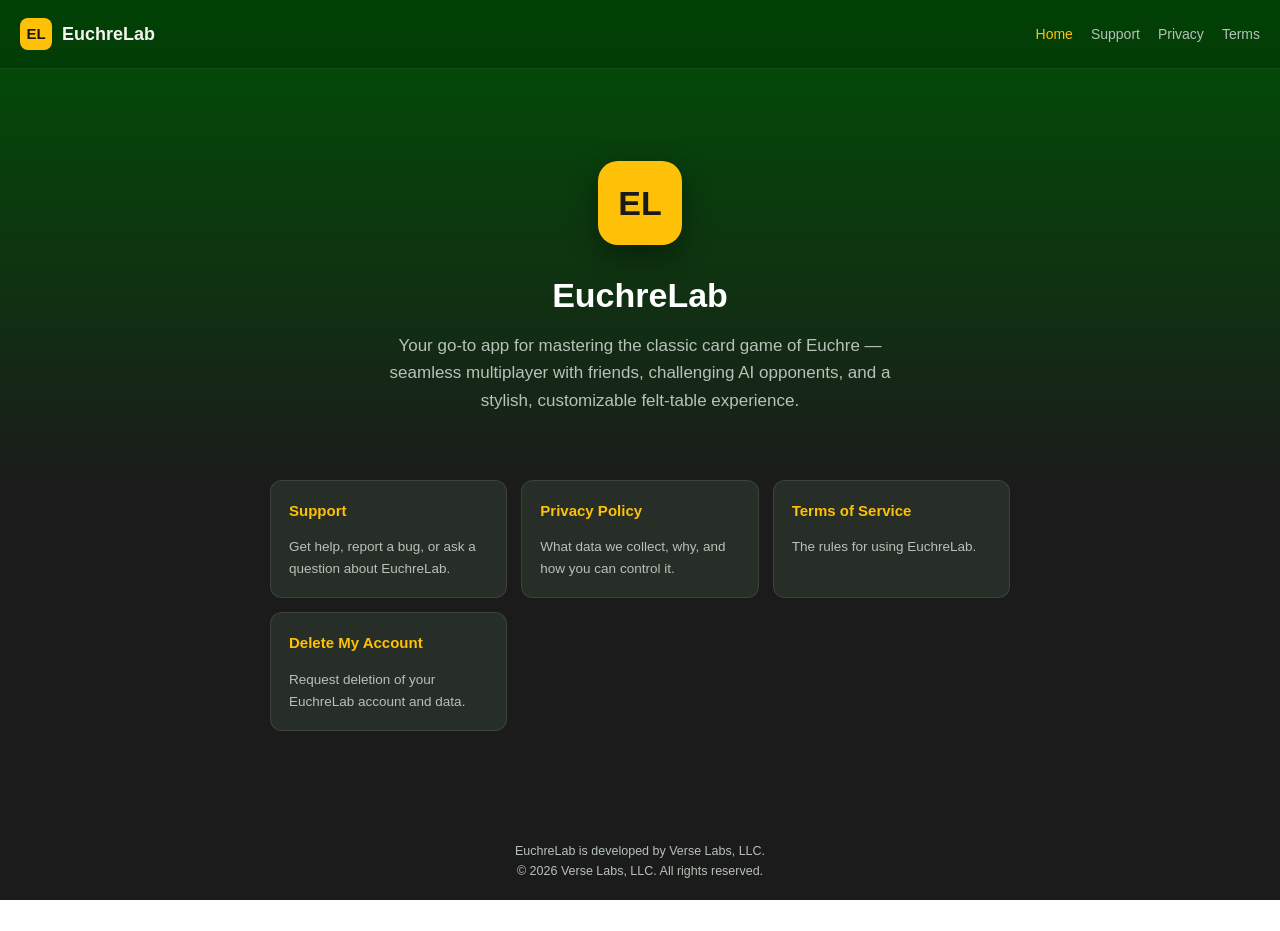
==== index.html @ ef9cb897 "Initial site: home, privacy policy, terms of service, support/account deletion Co-Authored-By: Claud" ====
<!DOCTYPE html>
<html lang="en">
<head>
<meta charset="UTF-8">
<meta name="viewport" content="width=device-width, initial-scale=1.0">
<title>EuchreLab</title>
<meta name="description" content="EuchreLab — the classic card game of Euchre, with multiplayer, AI opponents, and a stylish felt-table experience.">
<link rel="stylesheet" href="style.css">
</head>
<body>
<header class="site">
  <a class="brand" href="index.html">
    <span class="logo-badge">EL</span>
    EuchreLab
  </a>
  <nav class="site">
    <a href="index.html" class="active">Home</a>
    <a href="support.html">Support</a>
    <a href="privacy.html">Privacy</a>
    <a href="terms.html">Terms</a>
  </nav>
</header>

<div class="wrap">
  <div class="hero">
    <div class="logo-badge-lg">EL</div>
    <h1>EuchreLab</h1>
    <p class="tagline">Your go-to app for mastering the classic card game of Euchre — seamless multiplayer with friends, challenging AI opponents, and a stylish, customizable felt-table experience.</p>
  </div>

  <div class="tiles">
    <a class="tile" href="support.html">
      <h3>Support</h3>
      <p>Get help, report a bug, or ask a question about EuchreLab.</p>
    </a>
    <a class="tile" href="privacy.html">
      <h3>Privacy Policy</h3>
      <p>What data we collect, why, and how you can control it.</p>
    </a>
    <a class="tile" href="terms.html">
      <h3>Terms of Service</h3>
      <p>The rules for using EuchreLab.</p>
    </a>
    <a class="tile" href="support.html#delete-account">
      <h3>Delete My Account</h3>
      <p>Request deletion of your EuchreLab account and data.</p>
    </a>
  </div>
</div>

<footer class="site">
  EuchreLab is developed by Verse Labs, LLC.<br>
  &copy; 2026 Verse Labs, LLC. All rights reserved.
</footer>
</body>
</html>
---- style.css ----
:root {
  --primary-green: #2E7D32;
  --primary-green-light: #60AD5E;
  --primary-green-dark: #005005;
  --accent-gold: #FFC107;
  --accent-red: #D32F2F;
  --dark-surface: #1B1B1B;
  --surface-card: #262E27;
  --input-fill: #23291F;
  --text-primary: #F5F5F0;
  --text-muted: #B7C2B8;
}

* { box-sizing: border-box; }

html, body {
  margin: 0;
  padding: 0;
  background: linear-gradient(180deg, var(--primary-green-dark) 0%, var(--dark-surface) 55%);
  background-attachment: fixed;
  color: var(--text-primary);
  font-family: -apple-system, BlinkMacSystemFont, "Segoe UI", Roboto, Helvetica, Arial, sans-serif;
  line-height: 1.6;
}

.wrap {
  max-width: 780px;
  margin: 0 auto;
  padding: 32px 20px 80px;
}

header.site {
  display: flex;
  align-items: center;
  gap: 12px;
  padding: 18px 20px;
  border-bottom: 1px solid rgba(255,255,255,0.08);
  background: rgba(0,0,0,0.18);
}

header.site .brand {
  display: flex;
  align-items: center;
  gap: 10px;
  text-decoration: none;
  color: var(--text-primary);
  font-weight: 700;
  font-size: 18px;
}

header.site .logo-badge {
  width: 32px;
  height: 32px;
  border-radius: 8px;
  background: var(--accent-gold);
  color: #1a1a1a;
  display: flex;
  align-items: center;
  justify-content: center;
  font-weight: 800;
  font-size: 15px;
}

nav.site {
  margin-left: auto;
  display: flex;
  gap: 18px;
  font-size: 14px;
}

nav.site a {
  color: var(--text-muted);
  text-decoration: none;
}

nav.site a:hover, nav.site a.active {
  color: var(--accent-gold);
}

h1 {
  color: #fff;
  font-size: 28px;
  margin-bottom: 4px;
}

h2 {
  color: var(--accent-gold);
  font-size: 19px;
  margin-top: 34px;
  margin-bottom: 10px;
  border-bottom: 1px solid rgba(255,255,255,0.08);
  padding-bottom: 6px;
}

h3 {
  color: #fff;
  font-size: 15px;
  margin-top: 20px;
  margin-bottom: 6px;
}

p, li { color: var(--text-muted); font-size: 15px; }

a { color: var(--primary-green-light); }
a:hover { color: var(--accent-gold); }

.updated {
  color: var(--text-muted);
  font-size: 13px;
  margin-bottom: 28px;
}

.card {
  background: var(--surface-card);
  border: 1px solid rgba(255,255,255,0.08);
  border-radius: 14px;
  padding: 22px 24px;
  margin-bottom: 18px;
}

.hero {
  text-align: center;
  padding: 60px 20px 30px;
}

.hero .logo-badge-lg {
  width: 84px;
  height: 84px;
  margin: 0 auto 18px;
  border-radius: 20px;
  background: var(--accent-gold);
  color: #1a1a1a;
  display: flex;
  align-items: center;
  justify-content: center;
  font-weight: 800;
  font-size: 34px;
  box-shadow: 0 10px 30px rgba(0,0,0,0.4);
}

.hero h1 { font-size: 34px; }
.hero p.tagline { font-size: 17px; max-width: 520px; margin: 10px auto 0; }

.tiles {
  display: grid;
  grid-template-columns: repeat(auto-fit, minmax(200px, 1fr));
  gap: 14px;
  margin-top: 36px;
}

.tile {
  background: var(--surface-card);
  border: 1px solid rgba(255,255,255,0.1);
  border-radius: 12px;
  padding: 18px;
  text-decoration: none;
  display: block;
}

.tile h3 { margin-top: 0; color: var(--accent-gold); }
.tile p { margin-bottom: 0; font-size: 13.5px; }

.btn {
  display: inline-block;
  background: var(--primary-green);
  color: #fff;
  padding: 10px 20px;
  border-radius: 10px;
  text-decoration: none;
  font-weight: 600;
  font-size: 14px;
  border: 1px solid rgba(255,255,255,0.15);
}
.btn:hover { background: var(--primary-green-light); color: #fff; }

table { width: 100%; border-collapse: collapse; margin: 12px 0; }
th, td { text-align: left; padding: 8px 10px; border-bottom: 1px solid rgba(255,255,255,0.08); font-size: 14px; color: var(--text-muted); }
th { color: #fff; }

footer.site {
  text-align: center;
  color: var(--text-muted);
  font-size: 12.5px;
  padding: 30px 20px 50px;
}
footer.site a { color: var(--text-muted); }
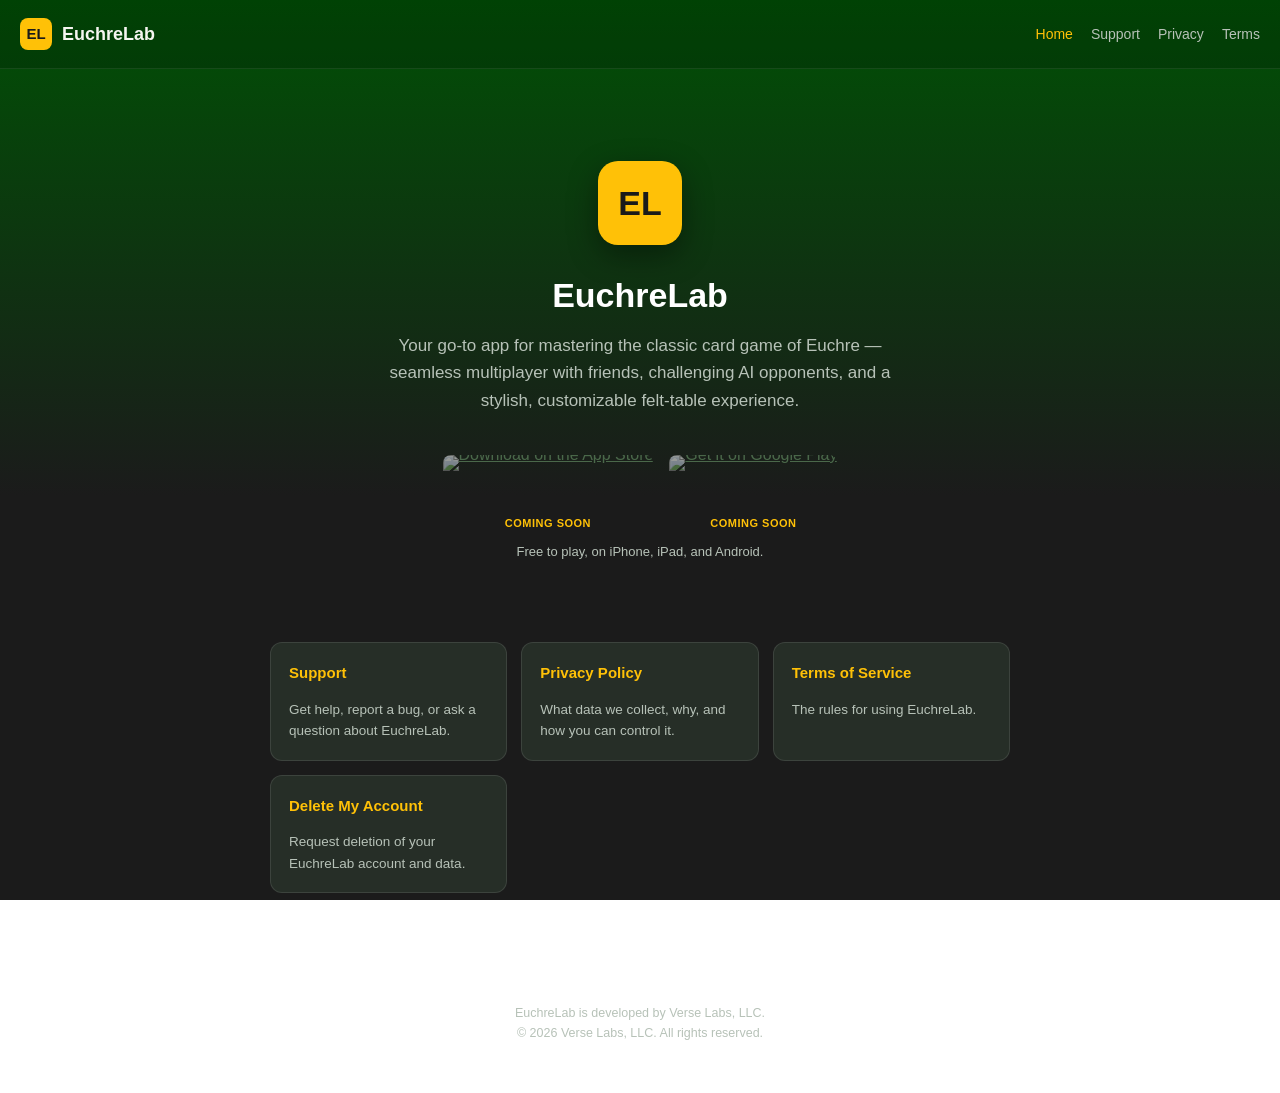
==== commit 8c79e328: "Add App Store / Google Play download badges (pending store approval) Using each store's own official" ====
--- a/index.html
+++ b/index.html
@@ -26,6 +26,29 @@
     <div class="logo-badge-lg">EL</div>
     <h1>EuchreLab</h1>
     <p class="tagline">Your go-to app for mastering the classic card game of Euchre — seamless multiplayer with friends, challenging AI opponents, and a stylish, customizable felt-table experience.</p>
+
+    <!--
+      Download badges - currently pointing nowhere (href="#") since the apps are
+      still pending store review. Once approved and the real store URLs are in
+      hand, replace both href="#" below with the actual App Store / Play Store
+      listing URLs and remove the two "coming-soon" wrapper divs (and the
+      "Coming Soon" tag spans) so the badges become live, full-opacity links.
+    -->
+    <div class="download-badges">
+      <div class="coming-soon">
+        <a href="#" aria-label="Download on the App Store">
+          <img src="https://tools.applemediaservices.com/api/badges/download-on-the-app-store/black/en-us?size=250x83" alt="Download on the App Store">
+        </a>
+        <span class="coming-soon-tag">Coming Soon</span>
+      </div>
+      <div class="coming-soon">
+        <a href="#" aria-label="Get it on Google Play">
+          <img src="https://play.google.com/intl/en_us/badges/static/images/badges/en_badge_web_generic.png" alt="Get it on Google Play">
+        </a>
+        <span class="coming-soon-tag">Coming Soon</span>
+      </div>
+    </div>
+    <p style="font-size:13px; color:var(--text-muted); margin-top:10px;">Free to play, on iPhone, iPad, and Android.</p>
   </div>
 
   <div class="tiles">
--- a/style.css
+++ b/style.css
@@ -141,6 +141,45 @@
 .hero h1 { font-size: 34px; }
 .hero p.tagline { font-size: 17px; max-width: 520px; margin: 10px auto 0; }
 
+.download-badges {
+  display: flex;
+  flex-wrap: wrap;
+  justify-content: center;
+  align-items: center;
+  gap: 16px;
+  margin-top: 28px;
+}
+
+.download-badges a {
+  display: inline-block;
+  line-height: 0;
+  position: relative;
+}
+
+.download-badges img {
+  height: 54px;
+  width: auto;
+  display: block;
+  border-radius: 8px;
+}
+
+.download-badges .coming-soon a {
+  opacity: 0.55;
+  filter: grayscale(35%);
+  pointer-events: none;
+}
+
+.coming-soon-tag {
+  display: block;
+  text-align: center;
+  color: var(--accent-gold);
+  font-size: 11px;
+  font-weight: 700;
+  letter-spacing: 0.5px;
+  text-transform: uppercase;
+  margin-top: 6px;
+}
+
 .tiles {
   display: grid;
   grid-template-columns: repeat(auto-fit, minmax(200px, 1fr));
